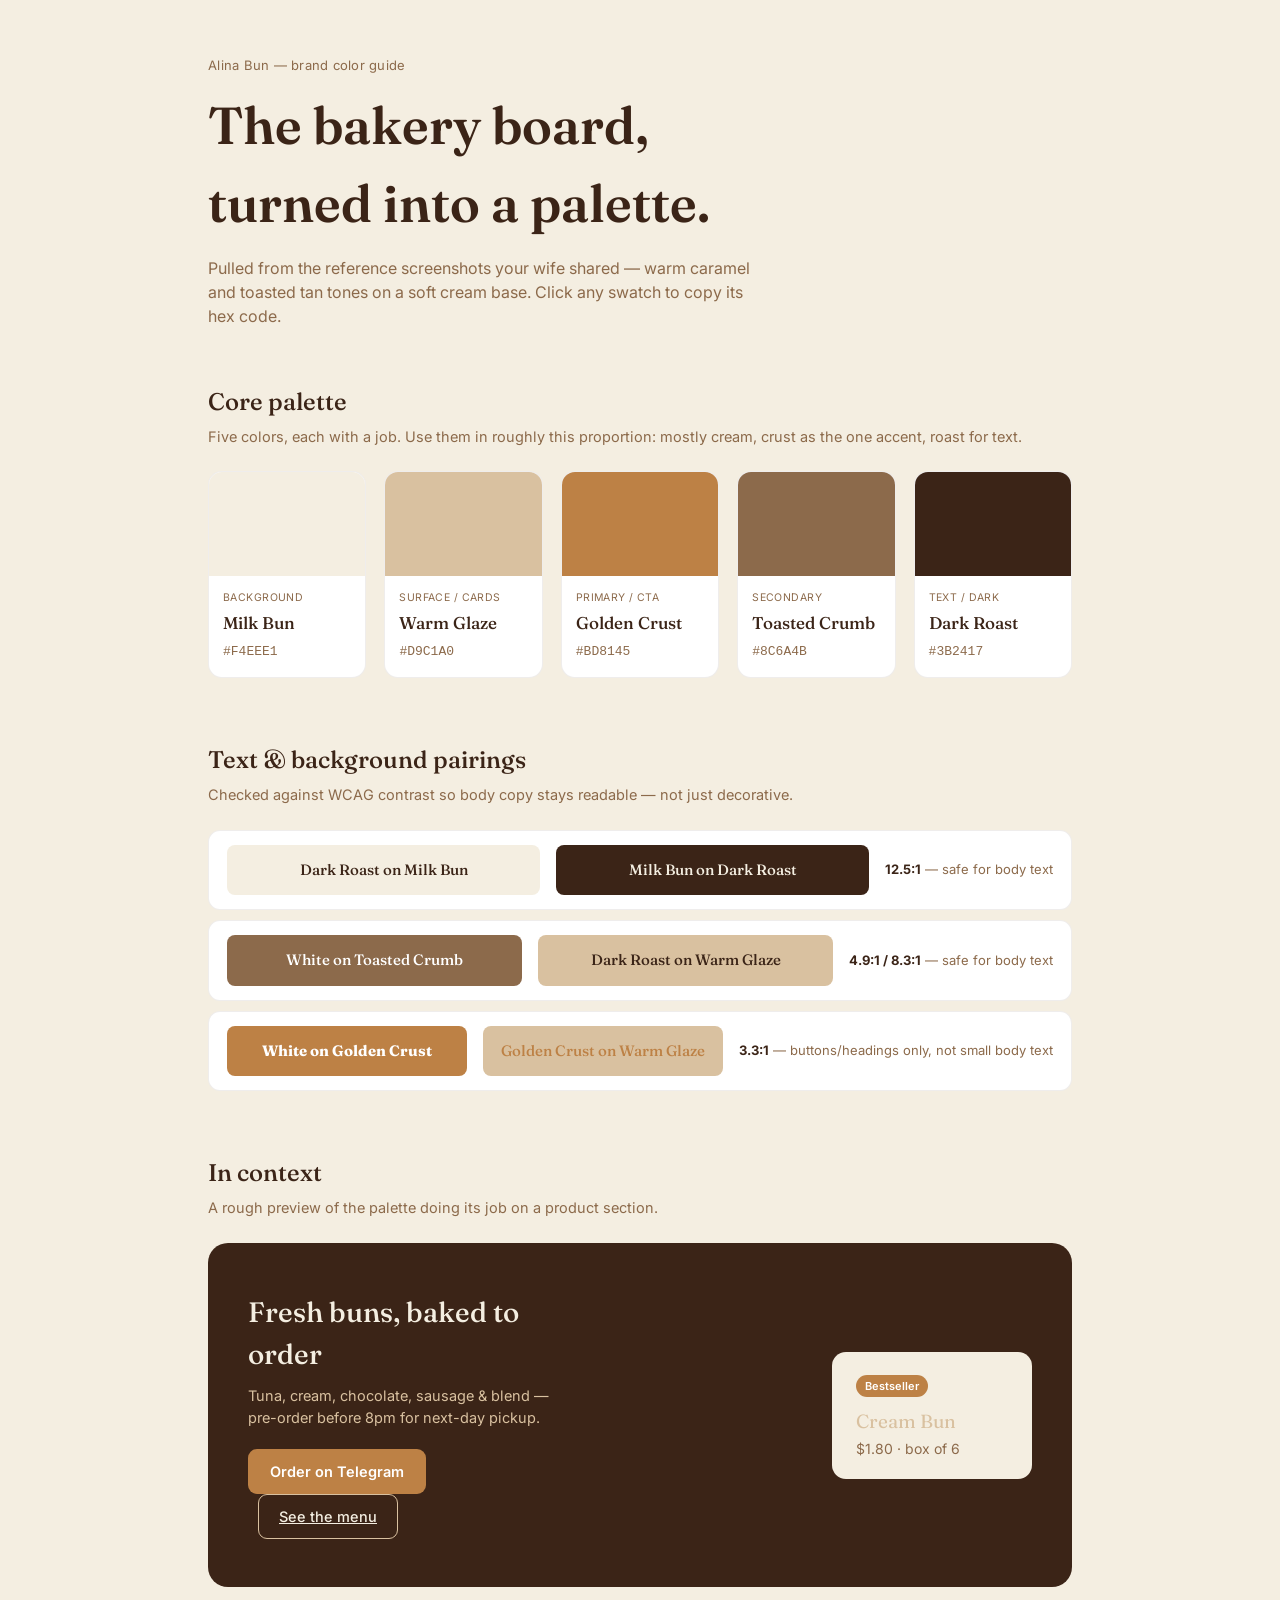
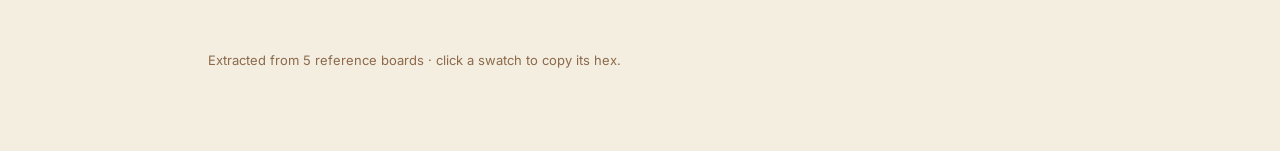
==== brand/color-guide.html @ 54f2e8af "Set up alinabun.com site and shared brand tokens Creates the GitHub user site for the alinabun accou" ====
<!DOCTYPE html>
<html lang="en">
<head>
<meta charset="UTF-8">
<title>Alina Bun — Color Guide</title>
<link rel="preconnect" href="https://fonts.googleapis.com">
<link href="https://fonts.googleapis.com/css2?family=Fraunces:opsz,wght@9..144,400;9..144,500;9..144,600&family=Inter:wght@400;500;600&display=swap" rel="stylesheet">
<style>
  :root{
    --cream:      #F4EEE1;
    --glaze:      #D9C1A0;
    --crust:      #BD8145;
    --crumb:      #8C6A4B;
    --roast:      #3B2417;
    --white:      #FFFFFF;
  }
  *{box-sizing:border-box;}
  body{
    margin:0;
    background:var(--cream);
    color:var(--roast);
    font-family:'Inter',sans-serif;
    line-height:1.5;
  }
  .wrap{max-width:920px;margin:0 auto;padding:56px 28px 80px;}

  header{margin-bottom:56px;}
  header .eyebrow{
    font-size:13px;
    color:var(--crumb);
    letter-spacing:0.02em;
    margin:0 0 10px;
  }
  h1{
    font-family:'Fraunces',serif;
    font-optical-sizing:auto;
    font-weight:600;
    font-size:clamp(34px,5vw,52px);
    margin:0 0 14px;
    color:var(--roast);
  }
  header p{
    max-width:560px;
    color:var(--crumb);
    font-size:16px;
    margin:0;
  }

  h2{
    font-family:'Fraunces',serif;
    font-weight:500;
    font-size:24px;
    margin:0 0 6px;
    color:var(--roast);
  }
  .section-sub{color:var(--crumb);font-size:14.5px;margin:0 0 24px;}
  section{margin-bottom:64px;}

  /* Palette grid */
  .palette{
    display:grid;
    grid-template-columns:repeat(auto-fit,minmax(150px,1fr));
    gap:18px;
  }
  .swatch{
    border-radius:14px;
    overflow:hidden;
    background:var(--white);
    border:1px solid rgba(59,36,23,0.08);
    cursor:pointer;
    transition:transform .15s ease;
    position:relative;
  }
  .swatch:hover{transform:translateY(-2px);}
  .swatch .block{height:104px;}
  .swatch .info{padding:14px 14px 16px;}
  .swatch .role{
    font-size:10.5px;
    letter-spacing:.04em;
    color:var(--crumb);
    margin:0 0 4px;
  }
  .swatch .name{
    font-family:'Fraunces',serif;
    font-weight:500;
    font-size:17px;
    margin:0 0 6px;
  }
  .swatch .hex{
    font-family:ui-monospace,'SF Mono',Consolas,monospace;
    font-size:13px;
    color:var(--crumb);
    margin:0;
  }
  .copied-tag{
    position:absolute;
    top:10px;right:10px;
    background:var(--roast);
    color:var(--cream);
    font-size:11px;
    padding:3px 8px;
    border-radius:20px;
    opacity:0;
    transition:opacity .15s ease;
    pointer-events:none;
  }
  .copied-tag.show{opacity:1;}

  /* Pairing table */
  .pairs{display:flex;flex-direction:column;gap:10px;}
  .pair-row{
    display:grid;
    grid-template-columns:1fr 1fr auto;
    align-items:center;
    gap:16px;
    background:var(--white);
    border:1px solid rgba(59,36,23,0.08);
    border-radius:12px;
    padding:14px 18px;
  }
  .pair-demo{
    border-radius:8px;
    padding:14px 10px;
    text-align:center;
    font-family:'Fraunces',serif;
    font-size:15px;
    font-weight:500;
  }
  .pair-verdict{font-size:13px;color:var(--crumb);white-space:nowrap;}
  .pair-verdict b{color:var(--roast);}

  /* Preview */
  .preview{
    background:var(--roast);
    border-radius:20px;
    padding:48px 40px;
    color:var(--cream);
    display:flex;
    flex-wrap:wrap;
    gap:32px;
    align-items:center;
    justify-content:space-between;
  }
  .preview .copy{max-width:320px;}
  .preview h3{
    font-family:'Fraunces',serif;
    font-weight:500;
    font-size:28px;
    margin:0 0 10px;
    color:var(--cream);
  }
  .preview p{margin:0 0 20px;color:var(--glaze);font-size:14.5px;}
  .btn{
    display:inline-block;
    background:var(--crust);
    color:var(--white);
    font-weight:600;
    font-size:14.5px;
    padding:12px 22px;
    border-radius:9px;
    text-decoration:none;
  }
  .btn-secondary{
    display:inline-block;
    background:transparent;
    border:1.5px solid var(--glaze);
    color:var(--cream);
    font-weight:500;
    font-size:14.5px;
    padding:10.5px 20px;
    border-radius:9px;
    margin-left:10px;
  }
  .price-card{
    background:var(--cream);
    color:var(--roast);
    border-radius:14px;
    padding:20px 24px;
    min-width:200px;
  }
  .price-card .tag{
    display:inline-block;
    background:var(--crust);
    color:var(--white);
    font-size:11px;
    font-weight:600;
    padding:3px 9px;
    border-radius:20px;
    margin-bottom:10px;
  }
  .price-card .item{font-family:'Fraunces',serif;font-size:19px;margin:0 0 2px;}
  .price-card .price{color:var(--crumb);font-size:14px;margin:0;}

  footer{
    margin-top:8px;
    color:var(--crumb);
    font-size:13px;
  }
  @media (max-width:560px){
    .pair-row{grid-template-columns:1fr;text-align:center;}
    .preview{padding:36px 24px;}
  }
</style>
</head>
<body>
<div class="wrap">

  <header>
    <p class="eyebrow">Alina Bun — brand color guide</p>
    <h1>The bakery board,<br>turned into a palette.</h1>
    <p>Pulled from the reference screenshots your wife shared — warm caramel and toasted tan tones on a soft cream base. Click any swatch to copy its hex code.</p>
  </header>

  <section>
    <h2>Core palette</h2>
    <p class="section-sub">Five colors, each with a job. Use them in roughly this proportion: mostly cream, crust as the one accent, roast for text.</p>
    <div class="palette" id="palette">
      <div class="swatch" data-hex="#F4EEE1">
        <div class="block" style="background:#F4EEE1"></div>
        <div class="info">
          <p class="role">BACKGROUND</p>
          <p class="name">Milk Bun</p>
          <p class="hex">#F4EEE1</p>
        </div>
        <span class="copied-tag">Copied</span>
      </div>
      <div class="swatch" data-hex="#D9C1A0">
        <div class="block" style="background:#D9C1A0"></div>
        <div class="info">
          <p class="role">SURFACE / CARDS</p>
          <p class="name">Warm Glaze</p>
          <p class="hex">#D9C1A0</p>
        </div>
        <span class="copied-tag">Copied</span>
      </div>
      <div class="swatch" data-hex="#BD8145">
        <div class="block" style="background:#BD8145"></div>
        <div class="info">
          <p class="role">PRIMARY / CTA</p>
          <p class="name">Golden Crust</p>
          <p class="hex">#BD8145</p>
        </div>
        <span class="copied-tag">Copied</span>
      </div>
      <div class="swatch" data-hex="#8C6A4B">
        <div class="block" style="background:#8C6A4B"></div>
        <div class="info">
          <p class="role">SECONDARY</p>
          <p class="name">Toasted Crumb</p>
          <p class="hex">#8C6A4B</p>
        </div>
        <span class="copied-tag">Copied</span>
      </div>
      <div class="swatch" data-hex="#3B2417">
        <div class="block" style="background:#3B2417"></div>
        <div class="info">
          <p class="role">TEXT / DARK</p>
          <p class="name">Dark Roast</p>
          <p class="hex">#3B2417</p>
        </div>
        <span class="copied-tag">Copied</span>
      </div>
    </div>
  </section>

  <section>
    <h2>Text &amp; background pairings</h2>
    <p class="section-sub">Checked against WCAG contrast so body copy stays readable — not just decorative.</p>
    <div class="pairs">
      <div class="pair-row">
        <div class="pair-demo" style="background:#F4EEE1;color:#3B2417;">Dark Roast on Milk Bun</div>
        <div class="pair-demo" style="background:#3B2417;color:#F4EEE1;">Milk Bun on Dark Roast</div>
        <div class="pair-verdict"><b>12.5:1</b> — safe for body text</div>
      </div>
      <div class="pair-row">
        <div class="pair-demo" style="background:#8C6A4B;color:#FFFFFF;">White on Toasted Crumb</div>
        <div class="pair-demo" style="background:#D9C1A0;color:#3B2417;">Dark Roast on Warm Glaze</div>
        <div class="pair-verdict"><b>4.9:1 / 8.3:1</b> — safe for body text</div>
      </div>
      <div class="pair-row">
        <div class="pair-demo" style="background:#BD8145;color:#FFFFFF;font-weight:700;">White on Golden Crust</div>
        <div class="pair-demo" style="background:#D9C1A0;color:#BD8145;">Golden Crust on Warm Glaze</div>
        <div class="pair-verdict"><b>3.3:1</b> — buttons/headings only, not small body text</div>
      </div>
    </div>
  </section>

  <section>
    <h2>In context</h2>
    <p class="section-sub">A rough preview of the palette doing its job on a product section.</p>
    <div class="preview">
      <div class="copy">
        <h3>Fresh buns, baked to order</h3>
        <p>Tuna, cream, chocolate, sausage &amp; blend — pre-order before 8pm for next-day pickup.</p>
        <a class="btn" href="#">Order on Telegram</a>
        <a class="btn-secondary" href="#">See the menu</a>
      </div>
      <div class="price-card">
        <span class="tag">Bestseller</span>
        <p class="item">Cream Bun</p>
        <p class="price">$1.80 · box of 6</p>
      </div>
    </div>
  </section>

  <footer>Extracted from 5 reference boards · click a swatch to copy its hex.</footer>
</div>

<script>
  document.querySelectorAll('.swatch').forEach(function(el){
    el.addEventListener('click', function(){
      var hex = el.getAttribute('data-hex');
      var tag = el.querySelector('.copied-tag');
      var fallback = function(){
        var ta = document.createElement('textarea');
        ta.value = hex;
        document.body.appendChild(ta);
        ta.select();
        try{ document.execCommand('copy'); }catch(e){}
        document.body.removeChild(ta);
      };
      if(navigator.clipboard && navigator.clipboard.writeText){
        navigator.clipboard.writeText(hex).catch(fallback);
      } else {
        fallback();
      }
      tag.classList.add('show');
      setTimeout(function(){ tag.classList.remove('show'); }, 900);
    });
  });
</script>
</body>
</html>
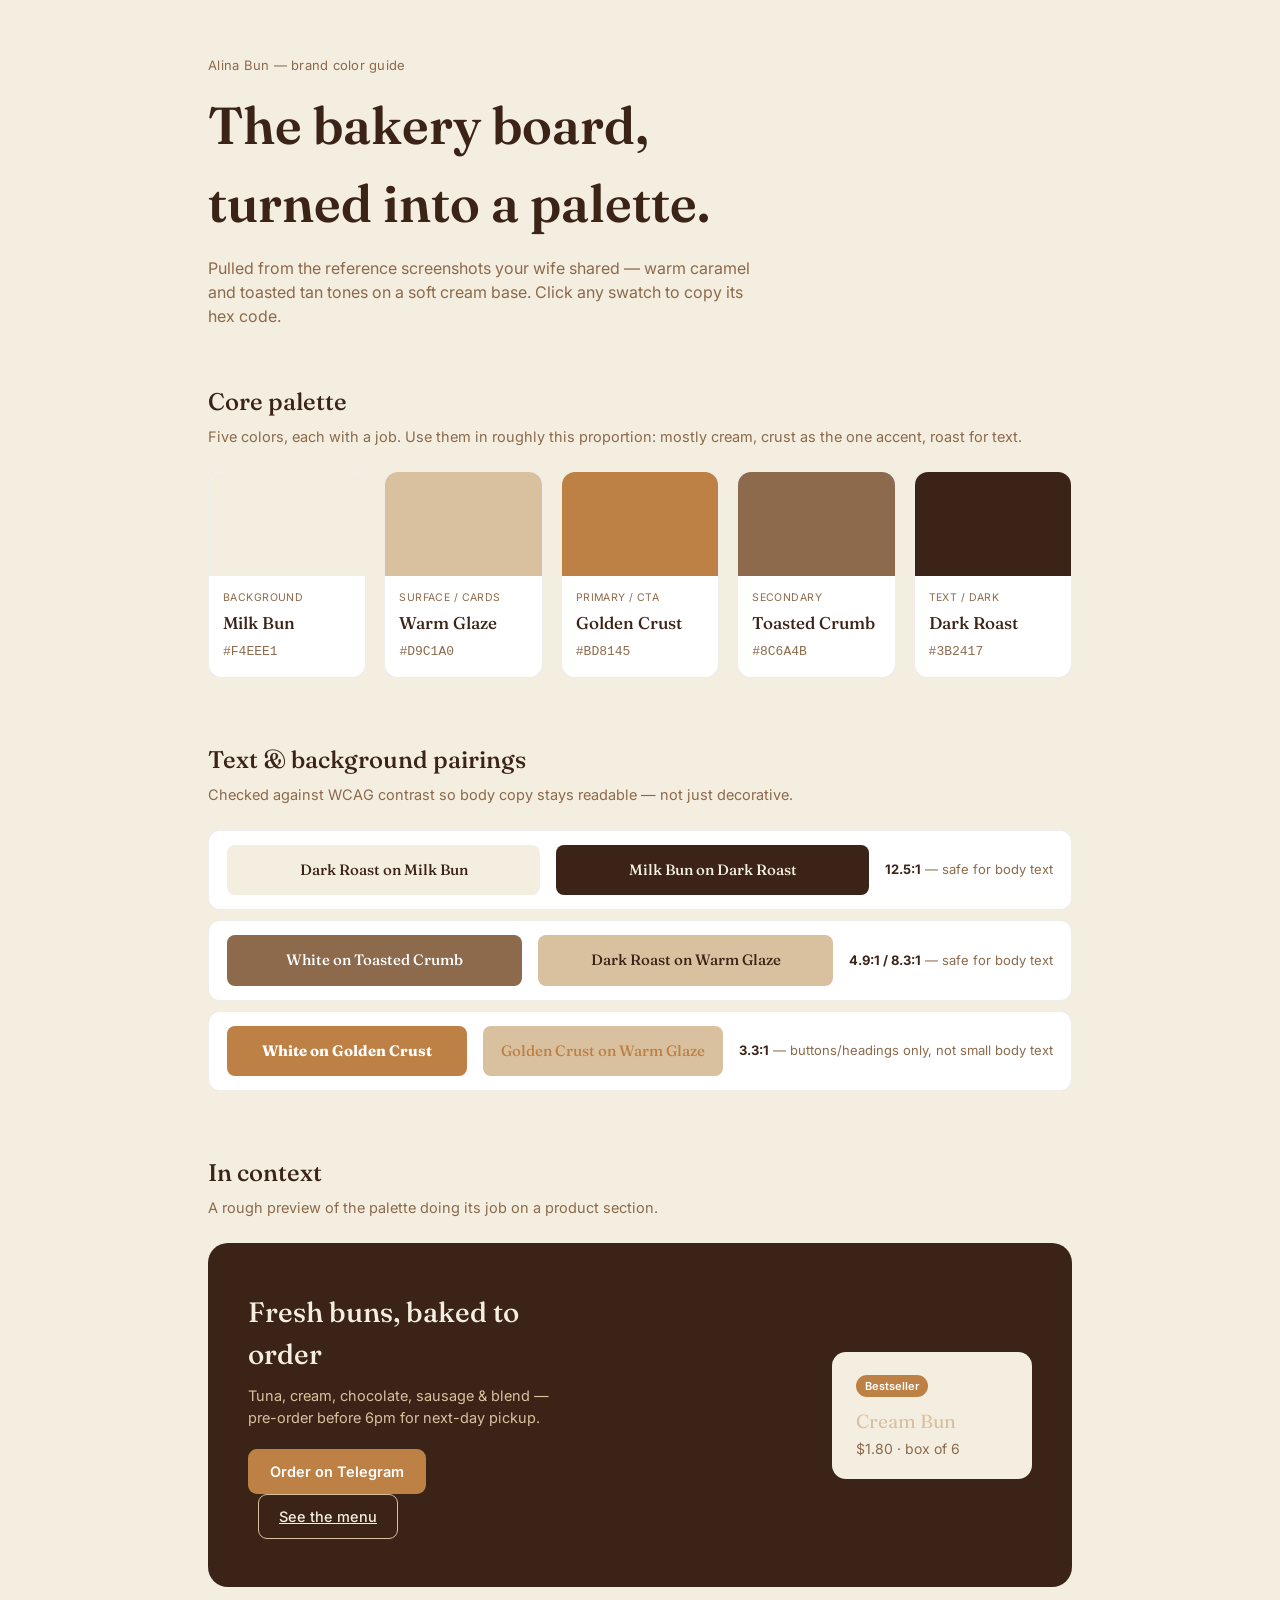
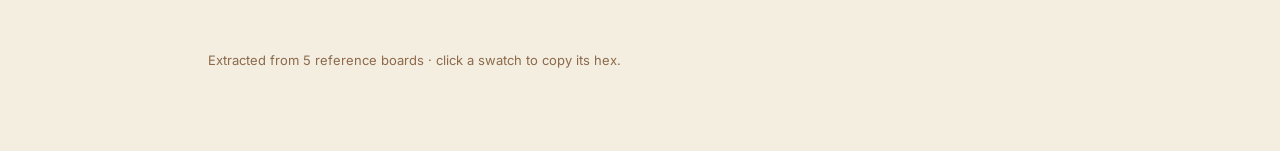
==== commit 368445d6: "Pre-order before 6pm Co-Authored-By: Claude Opus 5.5 <noreply@anthropic.com>" ====
--- a/brand/color-guide.html
+++ b/brand/color-guide.html
@@ -291,7 +291,7 @@
     <div class="preview">
       <div class="copy">
         <h3>Fresh buns, baked to order</h3>
-        <p>Tuna, cream, chocolate, sausage &amp; blend — pre-order before 8pm for next-day pickup.</p>
+        <p>Tuna, cream, chocolate, sausage &amp; blend — pre-order before 6pm for next-day pickup.</p>
         <a class="btn" href="#">Order on Telegram</a>
         <a class="btn-secondary" href="#">See the menu</a>
       </div>
